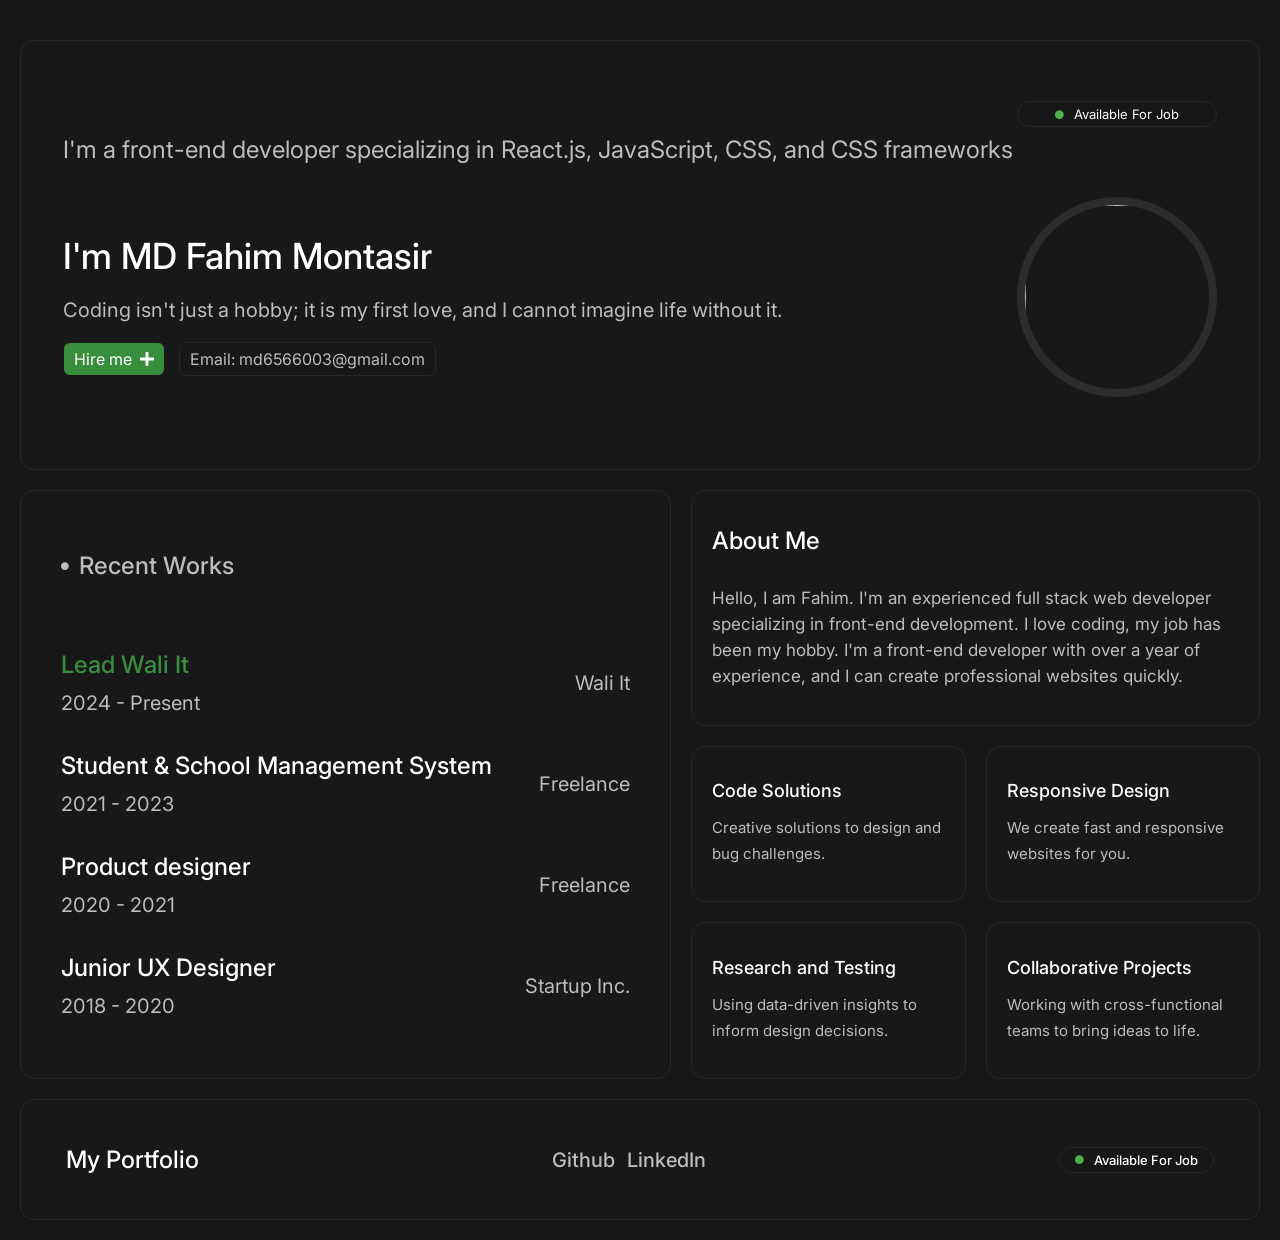
==== index.html @ 33004d3e "Add files via upload" ====
<!DOCTYPE html>
<html lang="en">

<head>
    <meta charset="UTF-8">
    <meta name="viewport" content="width=device-width, initial-scale=1.0">
    <link rel="stylesheet" href="style.css">
    <link rel="stylesheet" href="https://cdnjs.cloudflare.com/ajax/libs/font-awesome/5.15.4/css/all.min.css">
    <script src="script.js"></script>
    <title>MD Fahim MOntasir</title>
</head>

<body>
    <div class="about">
        <div class="left">
            <h3>I'm a front-end developer specializing in React.js, JavaScript, CSS, and CSS frameworks</h3>
            <div class="info">
                <h2>I'm MD Fahim Montasir</h2>
                <p>Coding isn't just a hobby; it is my first love, and I cannot imagine life without it.</p>
                <div class="buttons">
                    <button class="hire">
                        Hire me <i class="fas fa-plus"></i>
                    </button>
                    <button class="email">
                        Email: md6566003@gmail.com
                    </button>
                </div>
            </div>
        </div>
        <div class="right">
            <a class="online" href="#"><i class="fas fa-circle"></i> Available For Job</a>
            <img src="assets/fahimprofile.png">
        </div>
    </div>

    <div class="works">
        <div class="left">
            <h3><i class="fas fa-circle"></i> Recent Works</h3>
            <div class="works-list">
                <div class="item">
                    <div class="work-info">
                        <h5 class="active">Lead Wali It</h5>
                        <p>2024 - Present</p>
                    </div>
                    <p>Wali It</p>
                </div>
                <div class="item">
                    <div class="work-info">
                        <h5>Student & School Management System</h5>
                        <p>2021 - 2023</p>
                    </div>
                    <p>Freelance</p>
                </div>
                <div class="item">
                    <div class="work-info">
                        <h5>Product designer</h5>
                        <p>2020 - 2021</p>
                    </div>
                    <p>Freelance</p>
                </div>
                <div class="item">
                    <div class="work-info">
                        <h5>Junior UX Designer</h5>
                        <p>2018 - 2020</p>
                    </div>
                    <p>Startup Inc.</p>
                </div>
            </div>
        </div>

        <div class="right">
            <div class="item">
                <a href="#">About Me</a>
                <p>
                    Hello, I am Fahim. I'm an experienced full stack web developer specializing in front-end
                    development.
                    I love coding, my job has been my hobby. I'm a front-end developer with over a year of experience,
                    and I can create professional websites quickly.
                </p>

            </div>

            <div class="item">
                <a href="#">Code Solutions</a>
                <p>Creative solutions to design and bug challenges.</p>
            </div>
            <div class="item">
                <a href="#">Responsive Design</a>
                <p>We create fast and responsive websites for you.</p>
            </div>
            <div class="item">
                <a href="#">Research and Testing</a>
                <p>Using data-driven insights to inform design decisions.</p>
            </div>
            <div class="item">
                <a href="#">Collaborative Projects</a>
                <p>Working with cross-functional teams to bring ideas to life.</p>
            </div>
        </div>

    </div>

    <footer>
        <a href="#">My Portfolio</a>
        <div class="socials">
            <a href="https://github.com/Fahim-Montasir-6">Github</a>
            <a href="https://www.linkedin.com/in/md-fahim-27573232b/">LinkedIn</a>
        </div>
        <a class="online" href="#"><i class="fas fa-circle"></i> Available For Job</a>
    </footer>
</body>

</html>
---- style.css ----
@import url('https://fonts.googleapis.com/css2?family=Inter:wght@100..900&display=swap');

*{
    margin: 0;
    padding: 0;
    box-sizing: border-box;
    font-family: 'Inter', sans-serif;
}

a{
    text-decoration: none;
    color: #fff;
    transition: all 0.3s ease;
}

a:hover{
    color: #388E3C !important;
}

body{
    background-color: #171717;
    padding: 20px;
    animation: fadeInAnimation ease 2s;
}

.about{
    display: flex;
    align-items: center;
    justify-content: space-between;
    padding: 60px 42px;
    background: #18181B;
    border: 1px solid #27272A;
    margin-top: 20px;
    border-radius: 14px;
}

.about .left h3{
    color: #BDBDBD;
    font-size: 24px;
    font-weight: 400;
}

.about .left .info{
    margin-top: 70px;
    display: flex;
    flex-direction: column;
    gap: 20px;
}

.about .left .info h2{
    font-size: 36px;
    color: #fff;
    font-weight: 500;
}

.about .left .info p{
    font-size: 20px;
    color: #BDBDBD;
}

.about .left .info .buttons{
    display: flex;
    gap: 14px;
}

.about .left .info .buttons button{
    font-size: 16px;
    padding: 6px 10px;
    border-radius: 7px;
    display: flex;
    align-items: center;
    gap: 8px;
    cursor: pointer;
    transition: all 0.3s ease;
}

.about .left .info .buttons button.hire{
    color: #fff;
    background: #388E3C;
    border: 1px solid #171717;
}

.about .left .info .buttons button.hire:hover{
    background: #4CAF50;
}

.about .left .info .buttons button.email{
    color: #BDBDBD;
    border: 1px solid #27272A;
    background: #171717;
}

.about .left .info .buttons button.email:hover{
    background: #000;
}

.about .right a.online,
footer a.online{
    display: flex;
    align-items: center;
    justify-content: center;
    gap: 10px;
    background: #171717;
    border: 1px solid #27272A;
    padding: 4px 15px;
    border-radius: 14px;
    font-size: 13px;
}

.about .right a.online i,
footer a.online i{
    color: #4CAF50;
    font-size: 9px;
}

.about .right img{
    width: 200px;
    height: 200px;
    border-radius: 50%;
    border: 8px solid #2c2c2c;
    object-fit: cover;
    margin-top: 70px;
}

.works{
    display: flex;
    gap: 20px;
    margin-top: 20px;
}

.works .left{
    flex: 1;
    background: #18181B;
    padding: 60px 40px;
    border-radius: 14px;
    border: 1px solid #27272A;
}

.works .left h3{
    color: #BDBDBD;
    font-weight: 500;
    display: flex;
    align-items: center;
    gap: 10px;
    font-size: 24px;
}

.works .left h3 i{
    font-size: 8px;
}

.works .left .works-list{
    margin-top: 70px;
    display: flex;
    flex-direction: column;
    gap: 36px;
}

.works .left .works-list .item{
    display: flex;
    align-items: center;
    justify-content: space-between;
}

.works .left .works-list .item .work-info h5{
    color: #fff;
    font-size: 24px;
    font-weight: 500;
}

.works .left .works-list .item .work-info h5.active{
    color: #388E3C;
}

.works .left .works-list .item .work-info p{
    margin-top: 12px;
    color: #BDBDBD;
    font-size: 20px;
}

.works .left .works-list .item > p {
    font-size: 20px;
    color: #BDBDBD;
}

.works .right{
    flex: 1;
    display: grid;
    grid-template-columns: 1fr 1fr;
    grid-template-rows: 40% auto;
    gap: 20px;
}

.works .right .item:first-child{
    grid-column: span 2;
}

.works .right .item{
    display: flex;
    flex-direction: column;
    justify-content: center;
    gap: 30px;
    padding: 20px;
    background: #18181B;
    border: 1px solid #27272A;
    border-radius: 14px;
    cursor: pointer;
    transition: all 0.3s ease;
}

.works .right .item:hover a{
    color: #388E3C;
}

.works .right .item a{
    font-size: 24px;
    font-weight: 500;
    color: #fff;
}

.works .right .item > p{
    color: #BDBDBD;
    font-size: 17px;
    line-height: 26px;
}

.works .right .item:not(:first-child){
    gap: 14px;
}

.works .right .item:not(:first-child) a{
    font-size: 18px;
}

.works .right .item:not(:first-child) p{
    font-size: 15px;
}

footer{
    margin-top: 20px;
    display: flex;
    align-items: center;
    justify-content: space-between;
    background: #18181B;
    border: 1px solid #27272A;
    border-radius: 14px;
    padding: 45px;
}

footer > a{
    font-size: 24px;
    font-weight: 500;
}

footer .socials{
    display: flex;
    align-items: center;
    gap: 12px;
}

footer .socials a{
    font-size: 20px;
    font-weight: 500;
    color: #BDBDBD;
}

@keyframes fadeInAnimation {
    0% {
        opacity: 0;
    }
    100% {
        opacity: 1;
    }
}

@media screen and (max-width: 1220px) {
    
    .about{
        padding: 60px 30px;
    }

    .works{
        flex-direction: column;
    }

    .works .left,
    .works .right .item,
    footer{
        padding: 40px 30px;
    }

    .works .right{
        grid-template-rows: auto auto;
    }

}

@media screen and (max-width: 992px) {
    nav .links{
        padding: 0 40px;
    }

    footer > a{
        font-size: 20px;
    }

    footer .socials a{
        font-size: 16px;
    }

}

@media screen and (max-width: 768px) {
    
    nav .links a{
        font-size: 16px;
    }

    .about{
        flex-direction: column-reverse;
        gap: 20px;
        padding: 30px;
    }

    .about .left .info{
        margin-top: 30px;
    }

    .about .right img{
        margin-top: 20px;
    }



    footer a.online{
        display: none;
    }

}

@media screen and (max-width: 576px) {

    .about .left .info h2{
        font-size: 30px;
    }

    .about .left .info p,
    .works .left .works-list .item .work-info p,
    .works .left .works-list .item > p{
        font-size: 16px;
    }

    .about .left .info .buttons button{
        font-size: 14px;
    }

    .works .left .works-list{
        margin-top: 40px;
    }

    .works .left .works-list .item .work-info h5,
    .works .right .item a{
        font-size: 20px;
    }

    .works .right .item > p,
    .works .right .item:not(:first-child) a{
        font-size: 15px;
    }

    .works .right .item:not(:first-child) p{
        font-size: 13px;
    }

}
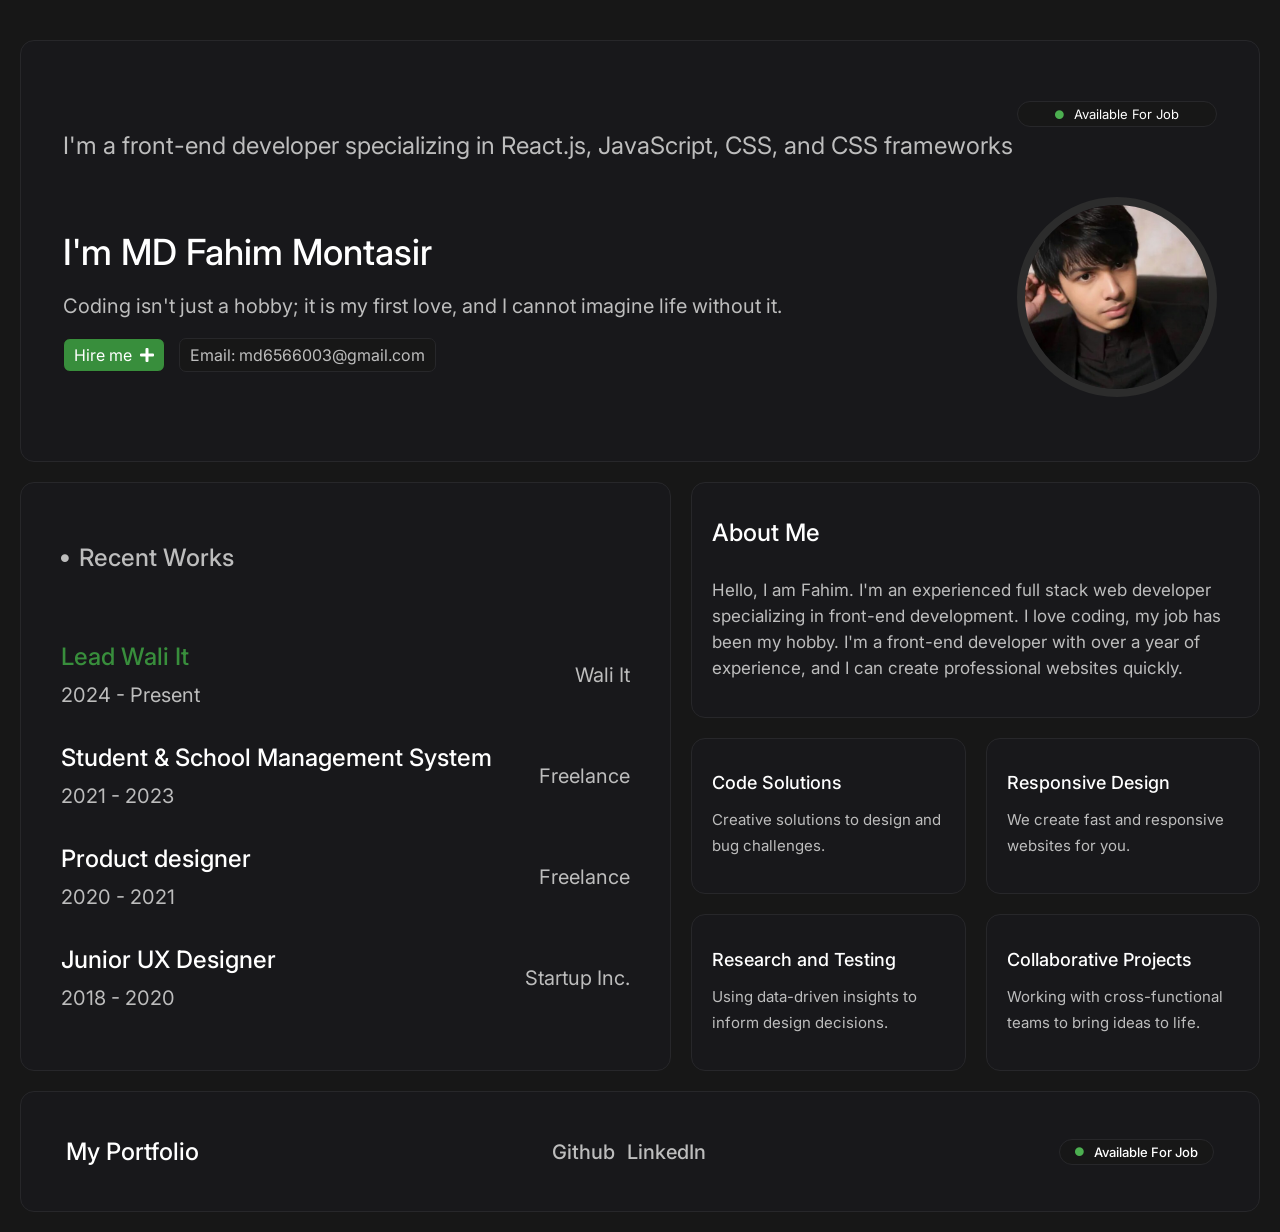
==== commit 3932ccc5: "Update index.html" ====
--- a/index.html
+++ b/index.html
@@ -29,7 +29,7 @@
         </div>
         <div class="right">
             <a class="online" href="#"><i class="fas fa-circle"></i> Available For Job</a>
-            <img src="assets/fahimprofile.png">
+            <img src="fahimprofile.png">
         </div>
     </div>
 
@@ -110,4 +110,4 @@
     </footer>
 </body>
 
-</html>+</html>
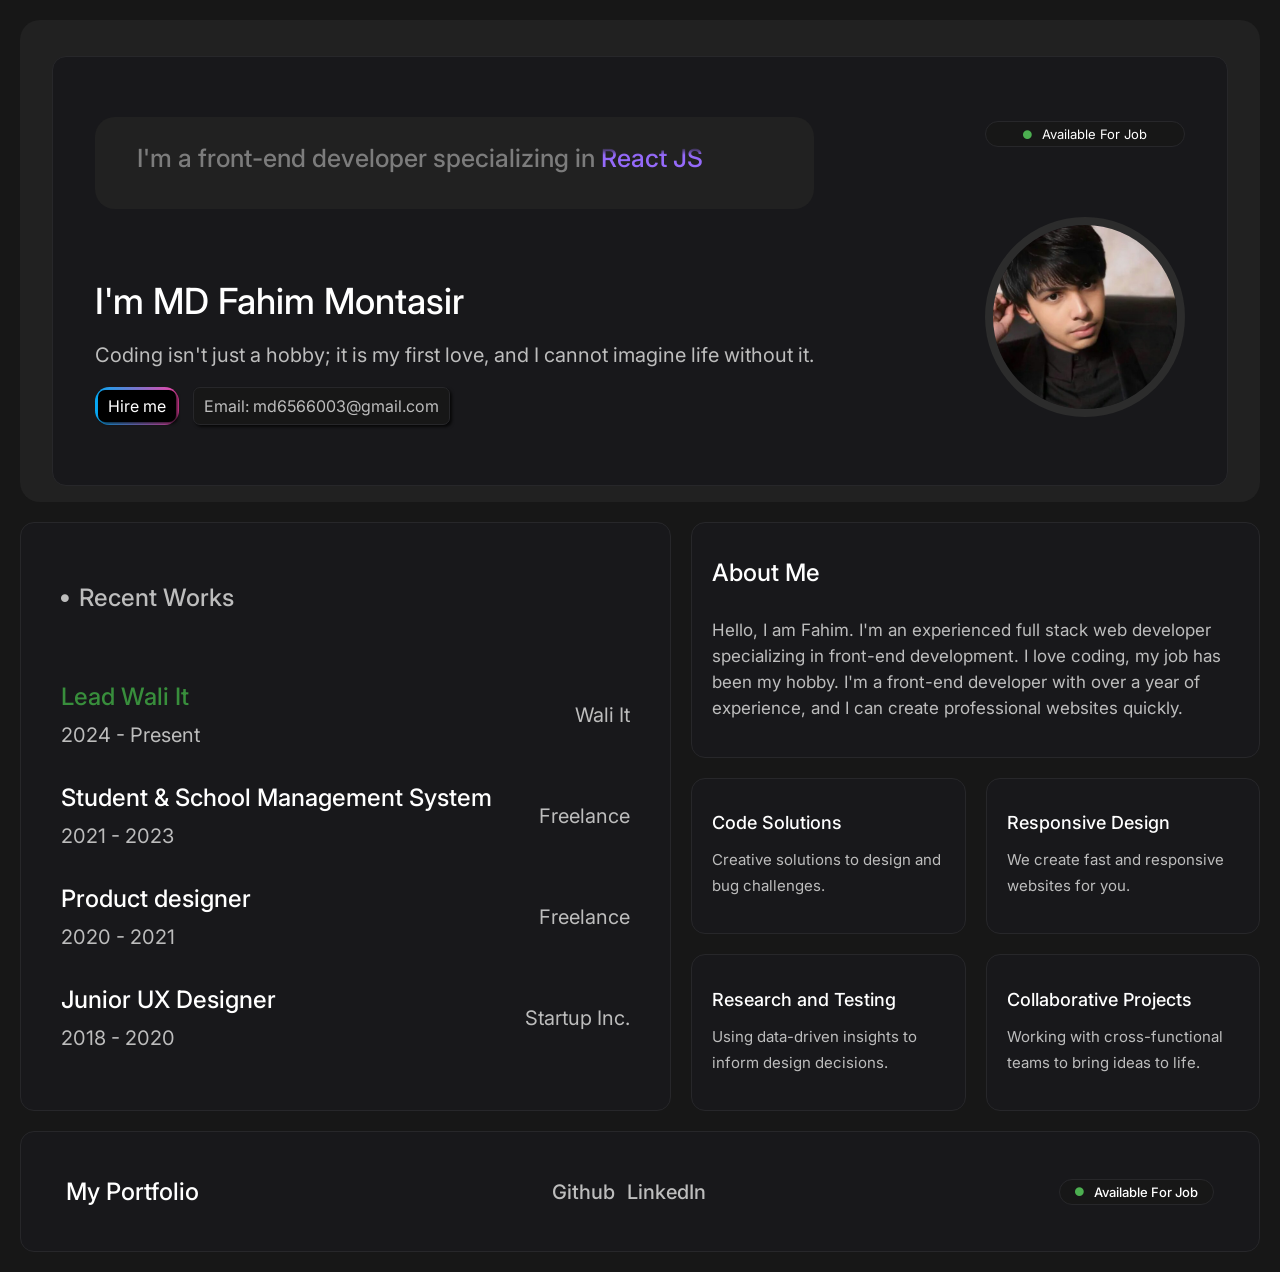
==== commit 2487081b: "Update index.html super update" ====
--- a/index.html
+++ b/index.html
@@ -9,29 +9,176 @@
     <script src="script.js"></script>
     <title>MD Fahim MOntasir</title>
 </head>
+<style>
+    /* From Uiverse.io by kennyotsu */
+    .card {
+        /* color used to softly clip top and bottom of the .words container */
+        --bg-color: #212121;
+        background-color: var(--bg-color);
+        padding: 1rem 2rem;
+        border-radius: 1.25rem;
+    }
+
+    .loader {
+        color: rgb(124, 124, 124);
+        font-family: "Poppins", sans-serif;
+        font-weight: 500;
+        font-size: 25px;
+        -webkit-box-sizing: content-box;
+        box-sizing: content-box;
+        height: 40px;
+        padding: 10px 10px;
+        display: -webkit-box;
+        display: -ms-flexbox;
+        display: flex;
+        border-radius: 8px;
+    }
+
+    .words {
+        overflow: hidden;
+        position: relative;
+    }
+
+    .words::after {
+        content: "";
+        position: absolute;
+        inset: 0;
+        background: linear-gradient(var(--bg-color) 10%,
+                transparent 30%,
+                transparent 70%,
+                var(--bg-color) 90%);
+        z-index: 20;
+    }
+
+    .word {
+        display: block;
+        height: 100%;
+        padding-left: 6px;
+        color: #956afa;
+        animation: spin_4991 4s infinite;
+    }
+
+    @keyframes spin_4991 {
+        10% {
+            -webkit-transform: translateY(-102%);
+            transform: translateY(-102%);
+        }
+
+        25% {
+            -webkit-transform: translateY(-100%);
+            transform: translateY(-100%);
+        }
+
+        35% {
+            -webkit-transform: translateY(-202%);
+            transform: translateY(-202%);
+        }
+
+        50% {
+            -webkit-transform: translateY(-200%);
+            transform: translateY(-200%);
+        }
+
+        60% {
+            -webkit-transform: translateY(-302%);
+            transform: translateY(-302%);
+        }
+
+        75% {
+            -webkit-transform: translateY(-300%);
+            transform: translateY(-300%);
+        }
+
+        85% {
+            -webkit-transform: translateY(-402%);
+            transform: translateY(-402%);
+        }
+
+        100% {
+            -webkit-transform: translateY(-400%);
+            transform: translateY(-400%);
+        }
+    }
+
+    button {
+        font-size: 1.4em;
+        padding: 0.6em 0.8em;
+        border-radius: 0.5em;
+        border: none;
+        background-color: #000;
+        color: #fff;
+        cursor: pointer;
+        box-shadow: 2px 2px 3px #000000b4;
+    }
+
+    .container {
+        position: relative;
+        padding: 3px;
+        background: linear-gradient(90deg, #03a9f4, #f441a5);
+        border-radius: 0.9em;
+        transition: all 0.4s ease;
+    }
+
+    .container::before {
+        content: "";
+        position: absolute;
+        inset: 0;
+        margin: auto;
+        border-radius: 0.9em;
+        z-index: -10;
+        filter: blur(0);
+        transition: filter 0.4s ease;
+    }
+
+    .container:hover::before {
+        background: linear-gradient(90deg, #03a9f4, #f441a5);
+        filter: blur(1.2em);
+    }
+
+    .container:active::before {
+        filter: blur(0.2em);
+    }
+   
+</style>
 
 <body>
-    <div class="about">
-        <div class="left">
-            <h3>I'm a front-end developer specializing in React.js, JavaScript, CSS, and CSS frameworks</h3>
-            <div class="info">
-                <h2>I'm MD Fahim Montasir</h2>
-                <p>Coding isn't just a hobby; it is my first love, and I cannot imagine life without it.</p>
-                <div class="buttons">
-                    <button class="hire">
-                        Hire me <i class="fas fa-plus"></i>
-                    </button>
-                    <button class="email">
-                        Email: md6566003@gmail.com
-                    </button>
-                </div>
-            </div>
-        </div>
-        <div class="right">
-            <a class="online" href="#"><i class="fas fa-circle"></i> Available For Job</a>
-            <img src="fahimprofile.png">
-        </div>
-    </div>
+    <div class="card">
+        <div class="card2">
+            <div class="about">
+                <div class="left">
+                    <div class="card">
+                        <div class="loader">
+                            <p>I'm a front-end developer specializing in</p>
+                            <div class="words">
+                                <span class="word">React JS</span>
+                                <span class="word">JavaScript</span>
+                                <span class="word">CSS</span>
+                                <span class="word">Node JS</span>
+                                <span class="word">Next JS</span>
+                            </div>
+                        </div>
+                    </div>
+                    <div class="info">
+                        <h2>I'm MD Fahim Montasir</h2>
+                        <p>Coding isn't just a hobby; it is my first love, and I cannot imagine life without it.</p>
+                        <div class="buttons">
+                            <div class="container">
+                                <button class="button">Hire me</button>
+                            </div>
+                            <button class="email">
+                                Email: md6566003@gmail.com
+                            </button>
+                        </div>
+                    </div>
+                </div>
+                <div class="right">
+                    <a class="online" href="#"><i class="fas fa-circle"></i> Available For Job</a>
+                    <img src="fahimprofile.png">
+                </div>
+            </div>
+        </div>
+      </div>
+    
 
     <div class="works">
         <div class="left">
